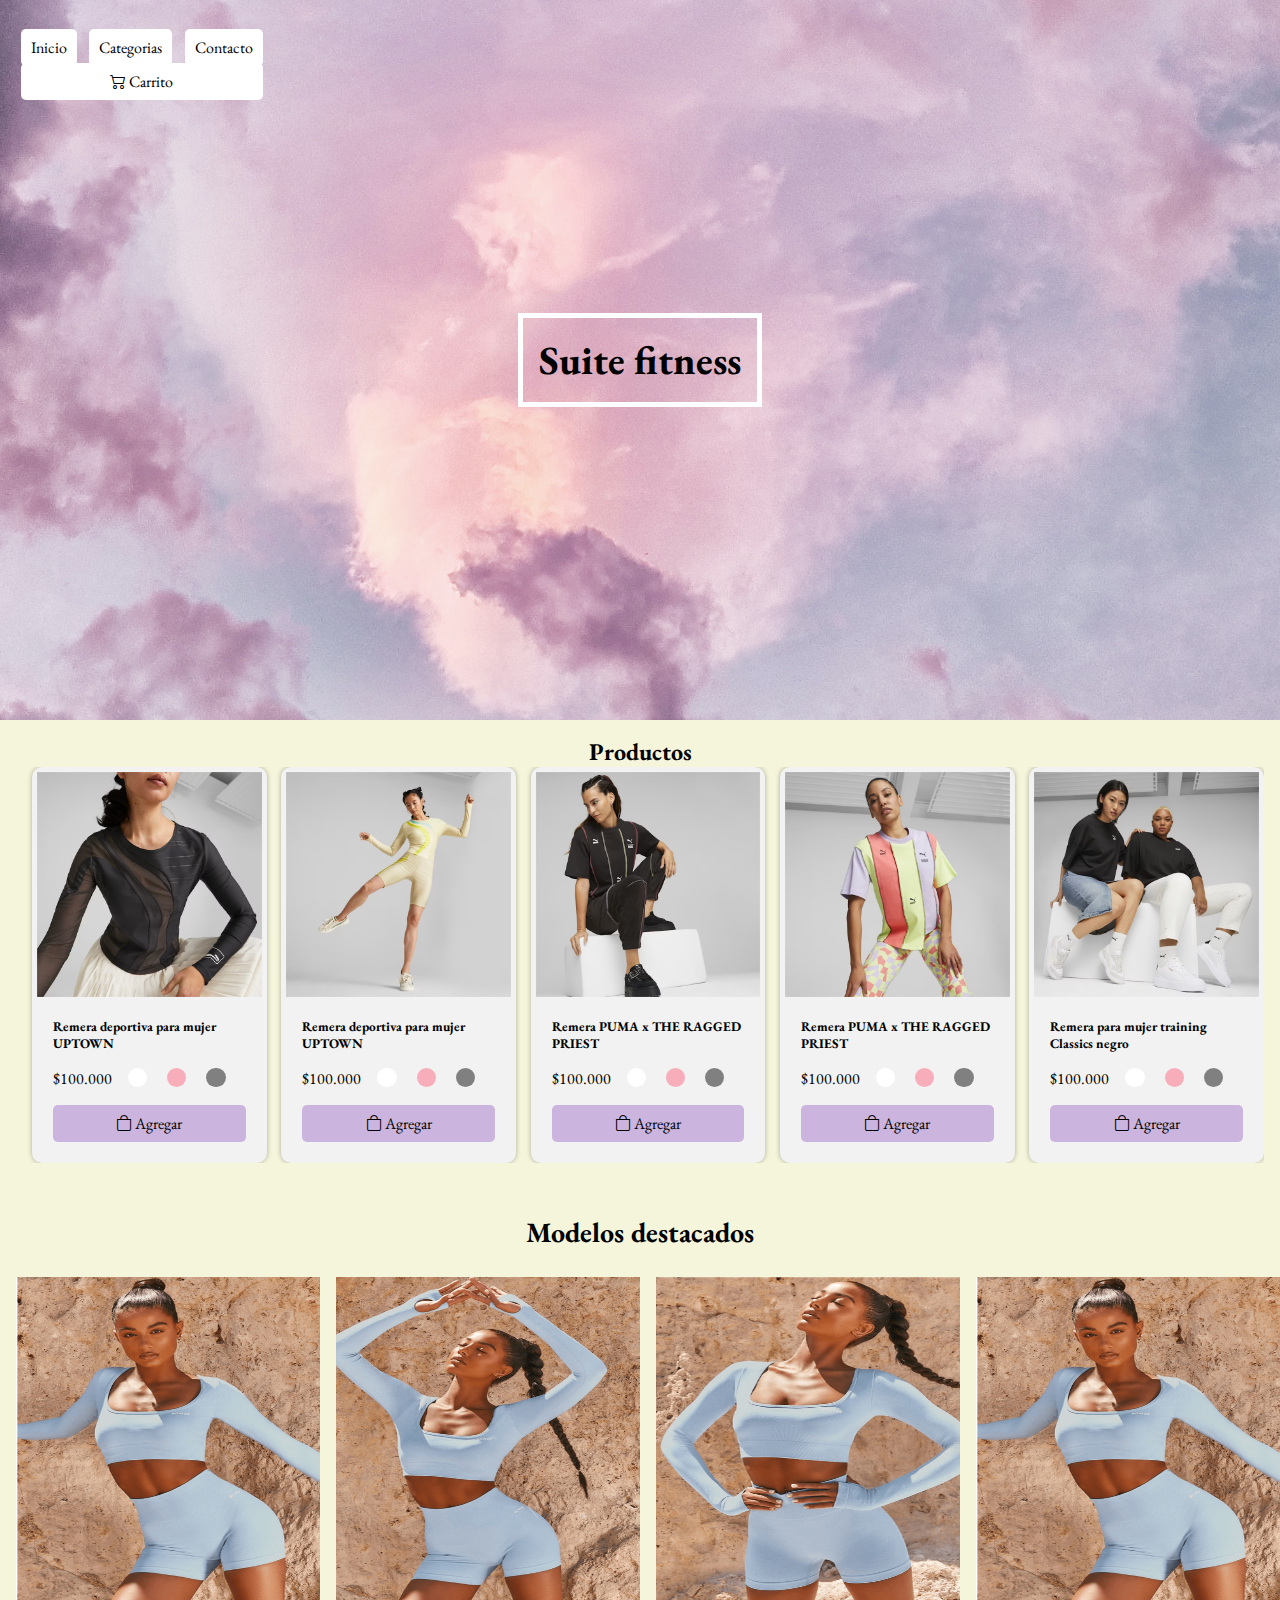
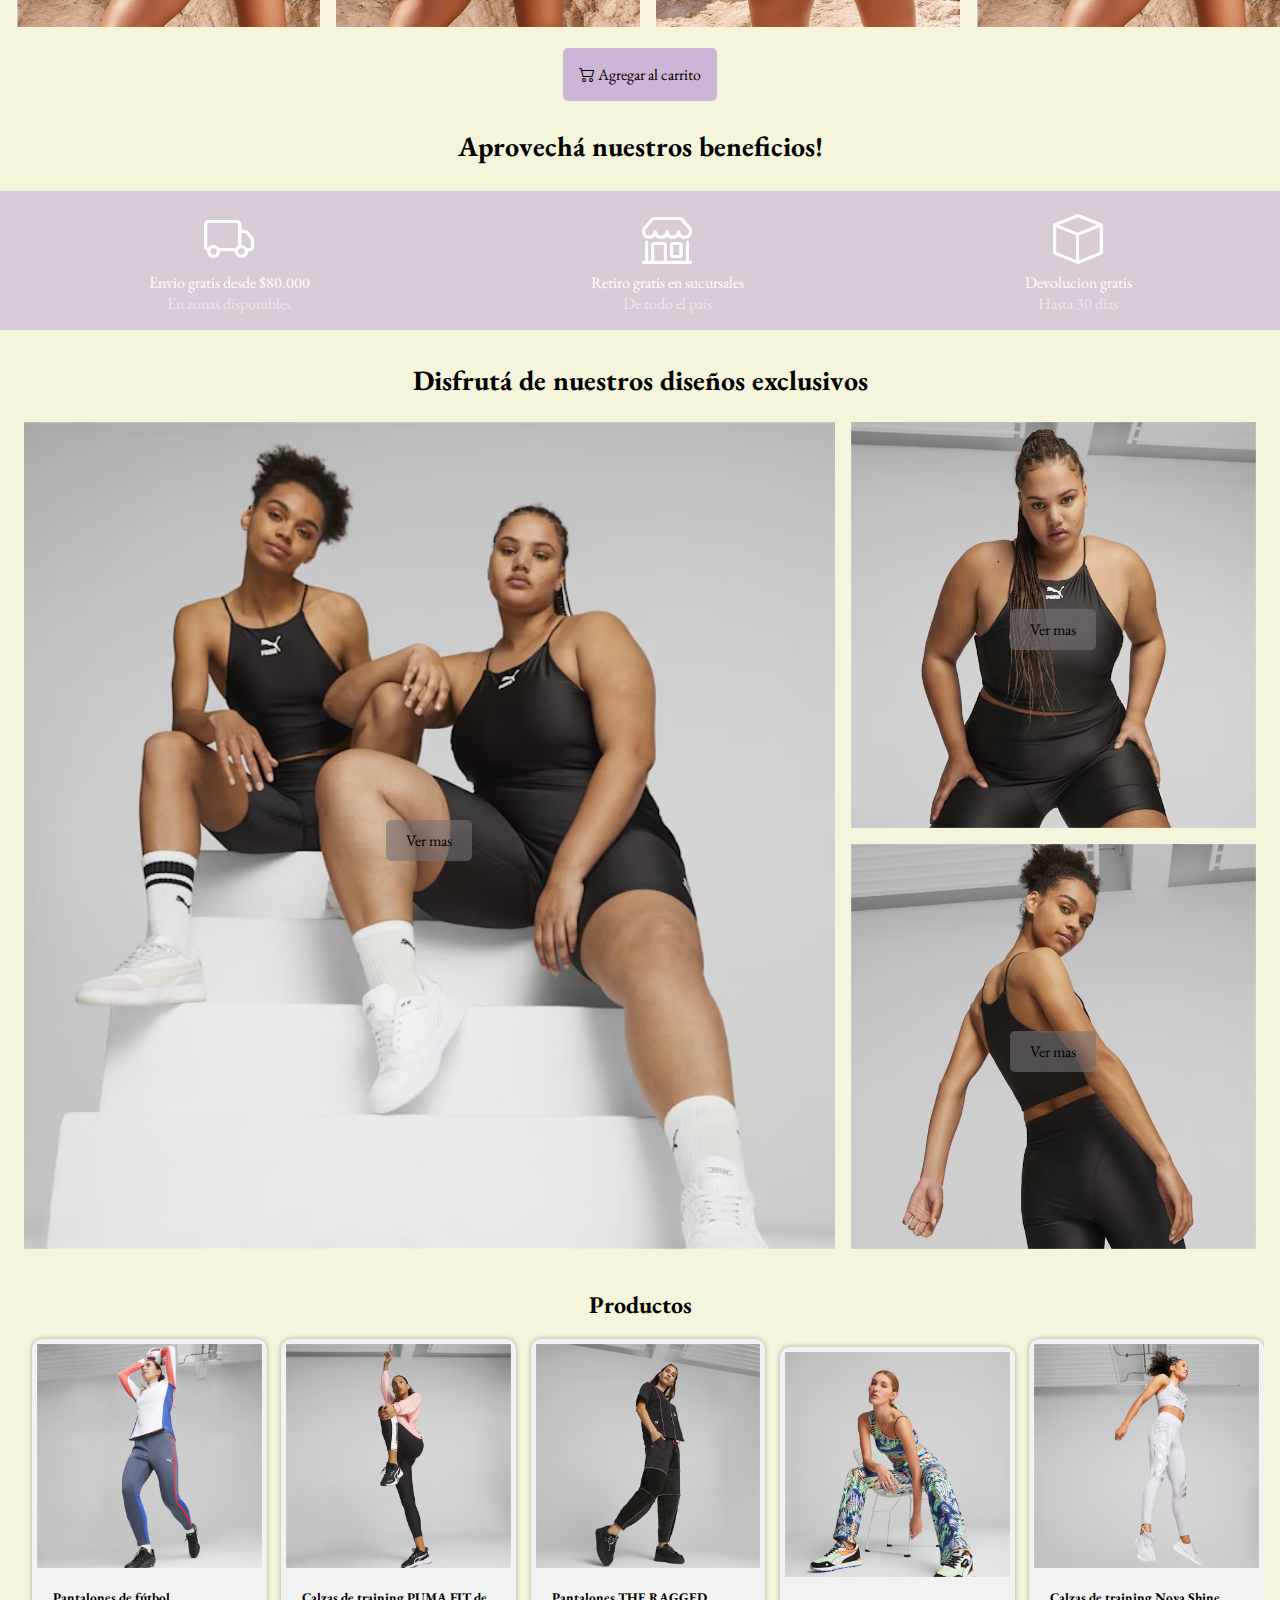
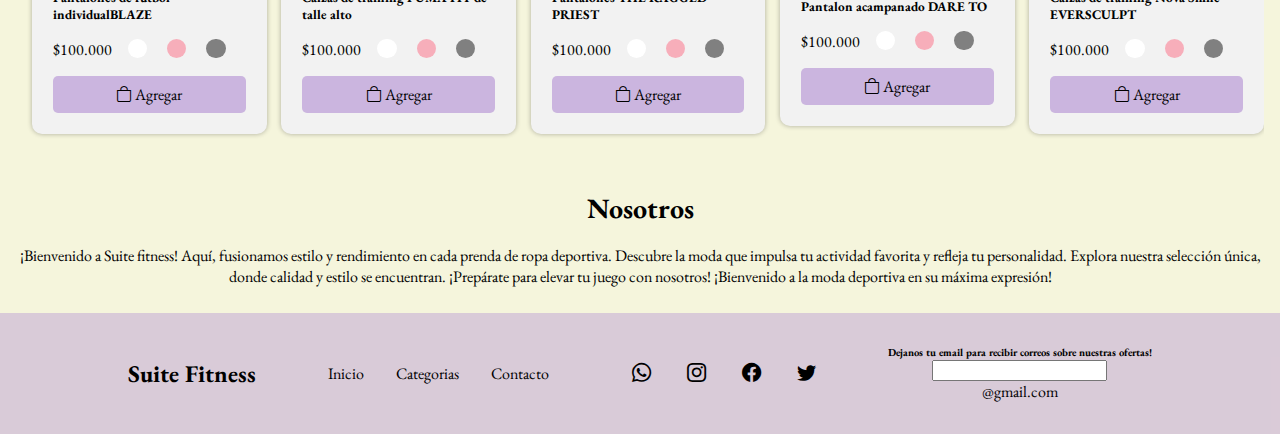
==== index.html @ e56fb80f "primer commit" ====
<!DOCTYPE html>
<html lang="en">
<head>
    <meta charset="UTF-8">
    <meta name="viewport" content="width=device-width, initial-scale=1.0">
    <link rel="stylesheet" href="https://cdn.jsdelivr.net/npm/bootstrap-icons@1.11.2/font/bootstrap-icons.min.css">
    <link rel="preconnect" href="https://fonts.googleapis.com">
    <link rel="preconnect" href="https://fonts.gstatic.com" crossorigin>
    <link href="https://fonts.googleapis.com/css2?family=DM+Serif+Display:ital@1&family=EB+Garamond&display=swap" rel="stylesheet">
    <link href="https://cdn.jsdelivr.net/npm/bootstrap@5.3.2/dist/css/bootstrap.min.css" rel="stylesheet" integrity="sha384-T3c6CoIi6uLrA9TneNEoa7RxnatzjcDSCmG1MXxSR1GAsXEV/Dwwykc2MPK8M2HN" crossorigin="anonymous">
    <meta name="view-transition" content="same-origin">
    <link rel="stylesheet" href="./styles/styles.css">
    <meta name="description" content="Explora nuestra amplia gama de productos en la tienda en línea. Descubre ofertas especiales y productos exclusivos. ¡Haz que tus compras sean fáciles y convenientes con nosotros!">
    <title>Inicio</title>
</head>
<body>
    <header class="navbar navbar-expand-lg bg-body-tertiary">
        <div class="container-fluid">
            <button class="navbar-toggler" type="button" data-bs-toggle="collapse" data-bs-target="#navbarNavAltMarkup" aria-controls="navbarNavAltMarkup" aria-expanded="false" aria-label="Toggle navigation">
            <span class="navbar-toggler-icon"></span>
            </button>
        <nav class="collapse navbar-collapse" id="navbarNavAltMarkup">
            <div class="navbar-nav">
                <a class="nav-link active button button-header" aria-current="page" href="./index.html">Inicio</a>
                <a class="nav-link button button-header" href="./pages/categorias.html">Categorias</a>
                <a class="nav-link button button-header" href="#footer">Contacto</a>
                <div class="nav-link button-carrito">
                    <i class="bi-cart2"></i>
                    <a href="./pages/carrito.html">Carrito</a>
                </div>
            </div>
        </nav>
        </div>
    </header>

    <main>
        <div class="portada">
            <H1>
                Suite fitness
            </H1>
        </div>

        <section class="product container">

            <h2 class="product__title">Productos</h2>
            
            <div class="product__carrusel">
                
                <article class="product__card">
                    <img src="./img/topnegro2.avif" alt="">
                    <div class="product__info">
                        <h5>Remera deportiva para mujer UPTOWN</h5>
                        <div class="product__precio-color">
                            <p>$100.000</p>
                            <div class="color-options-container">
                                <div class="color-option color1"></div>
                                <div class="color-option color2"></div>
                                <div class="color-option color3"></div>
                            </div>
                        </div>
                        <a class="button button__carrusel" href="./pages/carrito.html"><i class="bi bi-bag"></i>    Agregar</a>
                    </div>
                </article>

                <article class="product__card">
                    <img src="./img/modelo-topveige.avif" alt="">
                    <div class="product__info">
                        <h5>Remera deportiva para mujer UPTOWN</h5>
                        <div class="product__precio-color">
                            <p>$100.000</p>
                            <div class="color-options-container">
                                <div class="color-option color1"></div>
                                <div class="color-option color2"></div>
                                <div class="color-option color3"></div>
                            </div>
                        </div>
                        <a class="button button__carrusel" href="./pages/carrito.html"><i class="bi bi-bag"></i>    Agregar</a>
                    </div>
                </article>

                <article class="product__card">
                    <img src="./img/conjuntonegro2.avif" alt="">
                    <div class="product__info"> 
                        <h5>Remera PUMA x THE RAGGED PRIEST</h5>
                        <div class="product__precio-color">
                            <p>$100.000</p>
                            <div class="color-options-container">
                                <div class="color-option color1"></div>
                                <div class="color-option color2"></div>
                                <div class="color-option color3"></div>
                            </div>
                        </div>
                        <a class="button button__carrusel" href="./pages/carrito.html"><i class="bi bi-bag"></i>    Agregar</a>
                    </div>
                </article>

                <article class="product__card">
                    <img src="./img/remeramulticolor.avif" alt="">
                    <div class="product__info">
                        <h5>Remera PUMA x THE RAGGED PRIEST </h5>
                        <div class="product__precio-color">
                            <p>$100.000</p>
                            <div class="color-options-container">
                                <div class="color-option color1"></div>
                                <div class="color-option color2"></div>
                                <div class="color-option color3"></div>
                            </div>
                        </div>
                        <a class="button button__carrusel" href="./pages/carrito.html"><i class="bi bi-bag"></i>    Agregar</a>
                    </div>
                </article>

                <article class="product__card">
                    <img src="./img/remeramujer.avif" alt="">
                    <div class="product__info">
                        <h5>Remera para mujer training Classics negro</h5>
                        <div class="product__precio-color">
                            <p>$100.000</p>
                            <div class="color-options-container">
                                <div class="color-option color1"></div>
                                <div class="color-option color2"></div>
                                <div class="color-option color3"></div>
                            </div>
                        </div>
                        <a class="button button__carrusel" href="./pages/carrito.html"><i class="bi bi-bag"></i>    Agregar</a>
                    </div>
                </article>

                <article class="product__card">
                    <img src="./img/topcortogris.avif" alt="">
                    <div class="product__info">
                        <h5>Top corto gris con negro DARE TO </h5>
                        <div class="product__precio-color">
                            <p>$100.000</p>
                            <div class="color-options-container">
                                <div class="color-option color1"></div>
                                <div class="color-option color2"></div>
                                <div class="color-option color3"></div>
                            </div>
                        </div>
                        <a class="button button__carrusel" href="./pages/carrito.html"><i class="bi bi-bag"></i>    Agregar</a>
                    </div>
                </article>

                <article class="product__card">
                    <img src="./img/remeracortatirantes.avif" alt="">
                    <div class="product__info">
                        <h5>Remera corta de tirantes RUN ULTRAFORM </h5>
                        <div class="product__precio-color">
                            <p>$100.000</p>
                            <div class="color-options-container">
                                <div class="color-option color1"></div>
                                <div class="color-option color2"></div>
                                <div class="color-option color3"></div>
                            </div>
                        </div>
                        <a class="button button__carrusel" href="./pages/carrito.html"><i class="bi bi-bag"></i>    Agregar</a>
                    </div>
                </article>

                <article class="product__card">
                    <img src="./img/remerablanca.avif" alt="">
                    <div class="product__info">
                        <h5>Remera gráfica blanca PUMA x LIBERTY </h5>
                        <div class="product__precio-color">
                            <p>$100.000</p>
                            <div class="color-options-container">
                                <div class="color-option color1"></div>
                                <div class="color-option color2"></div>
                                <div class="color-option color3"></div>
                            </div>
                        </div>
                        <a class="button button__carrusel" href="./pages/carrito.html"><i class="bi bi-bag"></i>    Agregar</a>
                    </div>
                </article>

                <article class="product__card">
                    <img src="./img/topcortonegro.avif" alt="">
                    <div class="product__info">
                        <h5>Top de training corto Studio Ultrabare</h5>
                        <div class="product__precio-color">
                            <p>$100.000</p>
                            <div class="color-options-container">
                                <div class="color-option color1"></div>
                                <div class="color-option color2"></div>
                                <div class="color-option color3"></div>
                            </div>
                        </div>
                        <a class="button button__carrusel" href="./pages/carrito.html"><i class="bi bi-bag"></i>    Agregar</a>
                    </div>
                </article>

                <article class="product__card">
                    <img src="./img/remerarosa.avif" alt="">
                    <div class="product__info">
                        <h5>Remera gráfica rosa PUMA x LIBERTY</h5>
                        <div class="product__precio-color">
                            <p>$100.000</p>
                            <div class="color-options-container">
                                <div class="color-option color1"></div>
                                <div class="color-option color2"></div>
                                <div class="color-option color3"></div>
                            </div>
                        </div>
                        <a class="button button__carrusel" href="./pages/carrito.html"><i class="bi bi-bag"></i>    Agregar</a>
                    </div>
                </article>
            </div> 
        </section>

        <section class="galeria container">
            <h2 class="title">Modelos destacados</h2>
            <div class="galeria__img">
                <div class="galeria-seccion1">
                    <div>
                        <img src="./img/conjuntoazul1.png" alt="">
                    </div>
                    <div>
                        <img src="./img/conjuntoazul2.png" alt="">
                    </div>
                </div>
                
                <div class="galeria-seccion2">
                    <div>
                        <img src="./img/conjuntoazul3.png" alt="">
                    </div>
                    <div>
                        <img src="./img/conjuntoazul1.png" alt="">
                    </div>
                </div>
            </div>

            <div class="galeria__button button">
                <i class="bi-cart2"></i>
                <a href="./pages/carrito.html">Agregar al carrito</a>
            </div>
        </section>

        <h2 class="title title-beneficios">Aprovechá nuestros beneficios!</h2>
        <section class="beneficio">
            <div class="beneficio__envio">
                <i class="bi bi-truck"></i>
                <div class="envio-info">  Envio gratis desde $80.000<p class="beneficio-info2">En zonas disponibles</p></div>
            </div>
            <div class="beneficio__retiro">
                <i class="bi bi-shop"></i>               
                <div class="retiro-info">  Retiro gratis en sucursales <p class="beneficio-info2">De todo el pais</p></div>
            </div>
            <div class="beneficio__devolucion">
                <i class="bi bi-box"></i>
                <div class="devolucion-info">  Devolucion gratis<p class="beneficio-info2">Hasta 30 dias</p></div>
            </div>

        </section>

        <h2 class="title title-galeria">Disfrutá  de nuestros diseños exclusivos</h2>
        <div class="galeria-2 container">
            <section class="galeria-2__photo-destacada photo">
                <img src="./img/topdoble.avif" alt="">
                <a href="./pages/categorias.html" class="button button-destacado">Ver mas</a>  
            </section>
            <section class="galeria-2__photo2 photo">
                <img src="./img/topdoble2.avif" alt="">
                <a href="./pages/categorias.html" class="button button-destacado">Ver mas</a>
            </section>
            <section class="galeria-2__photo3 photo">
                <img src="./img/topdoble3.avif" alt="">
                <a href="./pages/categorias.html" class="button button-destacado">Ver mas</a>
            </section>
        </div>

        <section class="product container">

            <h2 class="product__title">Productos</h2>
            
            <div class="product__carrusel">
                
                <article class="product__card">
                    <img src="./img/pantalon-futbol.avif" alt="">
                    <div class="product__info">
                        <h5>Pantalones de fútbol individualBLAZE</h5>
                        <div class="product__precio-color">
                            <p>$100.000</p>
                            <div class="color-options-container">
                                <div class="color-option color1"></div>
                                <div class="color-option color2"></div>
                                <div class="color-option color3"></div>
                            </div>
                        </div>
                        <a class="button button__carrusel" href="./pages/carrito.html"><i class="bi bi-bag"></i>    Agregar</a>
                    </div>
                </article>

                <article class="product__card">
                    <img src="./img/calza-rosa-negro.avif" alt="">
                    <div class="product__info">
                        <h5>Calzas de training PUMA FIT de talle alto</h5>
                        <div class="product__precio-color">
                            <p>$100.000</p>
                            <div class="color-options-container">
                                <div class="color-option color1"></div>
                                <div class="color-option color2"></div>
                                <div class="color-option color3"></div>
                            </div>
                        </div>
                        <a class="button button__carrusel" href="./pages/carrito.html"><i class="bi bi-bag"></i>    Agregar</a>
                    </div>
                </article>

                <article class="product__card">
                    <img src="./img/pantalon-ancho-negro.avif" alt="">
                    <div class="product__info"> 
                        <h5>Pantalones THE RAGGED PRIEST</h5>
                        <div class="product__precio-color">
                            <p>$100.000</p>
                            <div class="color-options-container">
                                <div class="color-option color1"></div>
                                <div class="color-option color2"></div>
                                <div class="color-option color3"></div>
                            </div>
                        </div>
                        <a class="button button__carrusel" href="./pages/carrito.html"><i class="bi bi-bag"></i>    Agregar</a>
                    </div>
                </article>

                <article class="product__card">
                    <img src="./img/pantalon-estampado.avif" alt="">
                    <div class="product__info">
                        <h5>Pantalon acampanado DARE TO</h5>
                        <div class="product__precio-color">
                            <p>$100.000</p>
                            <div class="color-options-container">
                                <div class="color-option color1"></div>
                                <div class="color-option color2"></div>
                                <div class="color-option color3"></div>
                            </div>
                        </div>
                        <a class="button button__carrusel" href="./pages/carrito.html"><i class="bi bi-bag"></i>    Agregar</a>
                    </div>
                </article>

                <article class="product__card">
                    <img src="./img/calza-blanca.avif" alt="">
                    <div class="product__info">
                        <h5>Calzas de training Nova Shine EVERSCULPT</h5>
                        <div class="product__precio-color">
                            <p>$100.000</p>
                            <div class="color-options-container">
                                <div class="color-option color1"></div>
                                <div class="color-option color2"></div>
                                <div class="color-option color3"></div>
                            </div>
                        </div>
                        <a class="button button__carrusel" href="./pages/carrito.html"><i class="bi bi-bag"></i>    Agregar</a>
                    </div>
                </article>

                <article class="product__card">
                    <img src="./img/pantalon-veige.avif" alt="">
                    <div class="product__info">
                        <h5>Pantalon de algodon DARE TO</h5>
                        <div class="product__precio-color">
                            <p>$100.000</p>
                            <div class="color-options-container">
                                <div class="color-option color1"></div>
                                <div class="color-option color2"></div>
                                <div class="color-option color3"></div>
                            </div>
                        </div>
                        <a class="button button__carrusel" href="./pages/carrito.html"><i class="bi bi-bag"></i>    Agregar</a>
                    </div>
                </article>

                <article class="product__card">
                    <img src="./img/pantalon-ancho-negro.avif" alt="">
                    <div class="product__info">
                        <h5>Pantalon de algodon DARE TO </h5>
                        <div class="product__precio-color">
                            <p>$100.000</p>
                            <div class="color-options-container">
                                <div class="color-option color1"></div>
                                <div class="color-option color2"></div>
                                <div class="color-option color3"></div>
                            </div>
                        </div>
                        <a class="button button__carrusel" href="./pages/carrito.html"><i class="bi bi-bag"></i>    Agregar</a>
                    </div>
                </article>

                <article class="product__card">
                    <img src="./img/pantalon-arcoiris.avif" alt="">
                    <div class="product__info">
                        <h5>Pantalones de training PUMA x lemlem</h5>
                        <div class="product__precio-color">
                            <p>$100.000</p>
                            <div class="color-options-container">
                                <div class="color-option color1"></div>
                                <div class="color-option color2"></div>
                                <div class="color-option color3"></div>
                            </div>
                        </div>
                        <a class="button button__carrusel" href="./pages/carrito.html"><i class="bi bi-bag"></i>    Agregar</a>
                    </div>
                </article>

                <article class="product__card">
                    <img src="./img/pantalon-grafico.avif" alt="">
                    <div class="product__info">
                        <h5>Pantalones gráficos PERKS AND MINI</h5>
                        <div class="product__precio-color">
                            <p>$100.000</p>
                            <div class="color-options-container">
                                <div class="color-option color1"></div>
                                <div class="color-option color2"></div>
                                <div class="color-option color3"></div>
                            </div>
                        </div>
                        <a class="button button__carrusel" href="./pages/carrito.html"><i class="bi bi-bag"></i>    Agregar</a>
                    </div>
                </article>

                <article class="product__card">
                    <img src="./img/pantalon-rosa-corto.avif" alt="">
                    <div class="product__info">
                        <h5>Pantalones tobilleros DOWNTOWN</h5>
                        <div class="product__precio-color">
                            <p>$100.000</p>
                            <div class="color-options-container">
                                <div class="color-option color1"></div>
                                <div class="color-option color2"></div>
                                <div class="color-option color3"></div>
                            </div>
                        </div>
                        <a class="button button__carrusel" href="./pages/carrito.html"><i class="bi bi-bag"></i>    Agregar</a>
                        <button onclick="sendMessage()">Enviar Mensaje</button>
                    </div>
                </article>
            </div> 
        </section>


        <div class="nosotros container">
            <h2 class="title">Nosotros</h2>
            <p>¡Bienvenido a Suite fitness! Aquí, fusionamos estilo y rendimiento en cada prenda de ropa deportiva. Descubre la moda que impulsa tu actividad favorita y refleja tu personalidad. Explora nuestra selección única, donde calidad y estilo se encuentran. ¡Prepárate para elevar tu juego con nosotros! ¡Bienvenido a la moda deportiva en su máxima expresión!</p>
        </div>
        
    </main>

    <footer class="footer" id="footer">
        <div>
            <h2 class="footer_title">Suite Fitness</h2>
        </div>
        <div class="footer__menu">
            <nav class="footer__menu">
                <ul>
                    <li class="footer__button button"><a href="./index.html">Inicio</a></li>
                    <li class="footer__button button"><a href="./pages/categorias.html">Categorias</a></li>
                    <li class="footer__button button"><a href="#footer">Contacto</a></li>
                </ul>
            </nav>
        </div>
        <div class="footer__contacto">
            <div class="footer__icons">
                <i class="bi bi-whatsapp"></i>
                <i class="bi bi-instagram"></i>
                <i class="bi bi-facebook"></i>
                <i class="bi bi-twitter"></i>
            </div>
            <!-- <p class="copyright">© 2023 studios. All rights reserved.</p> -->
        </div>
        <div class="footer__email">
            <h6>Dejanos tu email para recibir correos sobre nuestras ofertas!</h6>
            <div class="input-group mb-3">
                <input type="text" class="form-control" placeholder="" aria-label="Recipient's username" aria-describedby="basic-addon2">
                <div class="input-group-append">
                    <span class="input-group-text" id="basic-addon2">@gmail.com</span>
                </div>
            </div>
        </div>
    </footer>
    <script src="https://cdn.jsdelivr.net/npm/bootstrap@5.3.2/dist/js/bootstrap.bundle.min.js" integrity="sha384-C6RzsynM9kWDrMNeT87bh95OGNyZPhcTNXj1NW7RuBCsyN/o0jlpcV8Qyq46cDfL" crossorigin="anonymous"></script>
    <script src="script.js"></script>
</body>
</html>
---- styles/styles.css ----
@charset "UTF-8";
* {
  margin: 0px;
  padding: 0px;
  box-sizing: border-box;
  font-family: "DM Serif Display", serif;
  font-family: "EB Garamond", serif;
}

body {
  background-color: beige;
}

img {
  max-width: 100%;
}

nav ul li {
  list-style: none;
}

a {
  color: black;
  text-decoration: none;
}

/* ---container--- */
.container {
  max-width: 1300px;
  margin: 0 auto;
}

.title {
  text-align: center;
  padding: 0.7rem;
  font-size: 1.75rem;
}

/* ----HEADER INDEX---- */
.navbar {
  z-index: 2;
  position: absolute;
  padding: 0px;
  background-color: transparent !important;
  border: none;
}
.navbar .nav-link {
  margin: 0.3rem;
  color: black;
}
.navbar .container-fluid {
  background-color: rgba(171, 131, 208, 0);
  gap: 1rem;
  padding: 1rem;
}
.navbar .container-fluid .navbar-toggler {
  background-color: transparent !important;
  border: none;
}
.navbar .navbar-nav .nav-link {
  border: none;
}

/* --- header carrito --- */
.navbar-carrito {
  position: relative;
  z-index: 2;
}
.navbar-carrito .container-fluid {
  background-color: transparent !important;
}
@media screen and (min-width: 760px) {
  .navbar-carrito .container-fluid {
    background-color: transparent !important;
    padding: 1.5rem;
  }
}

/* Botones de las tarjetas y generales del sitio */
.button {
  background-color: rgba(171, 131, 208, 0.546);
  padding: 8px 10px;
  border-radius: 5px;
  text-decoration: none;
  text-align: center;
  cursor: pointer;
  /* botones de galeria-2 */
}
.button:hover {
  background-color: white;
  padding: 10px 12px;
}
.button-header {
  background-color: white;
}
.button-header:hover {
  background-color: rgba(171, 131, 208, 0.546);
  padding: 8px 10px;
}
.button__carrusel:hover {
  padding: 8px 10px;
}
.button-carrito {
  background-color: white;
  padding: 8px 10px;
  border-color: rgba(210, 180, 237, 0.769);
  border-radius: 5px;
  font-size: 1rem;
  text-align: center;
}
.button-carrito:hover {
  background-color: rgba(171, 131, 208, 0.546);
}
.button-destacado {
  padding: 10px 20px;
  margin-top: 10px;
  background-color: rgba(117, 114, 117, 0.6);
  z-index: 2;
  position: absolute;
}
.button-destacado:hover {
  background-color: rgba(210, 180, 237, 0.769);
  padding: 15px 25px;
}
.button-comprar {
  padding: 15px 15px;
}

.galeria__button {
  padding: 1rem;
}
.galeria__button:hover {
  background-color: #B3D1E5;
  padding: 20px 25px;
}

.btn-next {
  display: flex;
  flex-direction: row;
  justify-content: start;
  align-items: center;
  padding: 1rem;
  padding-left: 2rem;
}
.btn-next__sig {
  margin-right: 1rem;
}
.btn-next__cancelar {
  padding: 5px 5px;
}

/* --Productos index-- */
.product {
  justify-content: center;
  align-items: center;
  gap: 5rem;
  padding: 1rem;
}
.product__card-flex {
  display: flex;
  flex-direction: column;
  justify-content: center;
}
.product__info {
  padding: 1rem;
  display: flex;
  flex-direction: column;
  gap: 1rem;
}
.product__precio-color {
  display: flex;
  flex-direction: row;
  gap: 1rem;
}
.product__title {
  text-align: center;
}
.product__carrusel {
  display: flex;
  flex-direction: row;
  overflow: auto;
  align-items: center;
  gap: 0.3rem;
  overflow: auto;
  padding-right: 1rem;
  padding-left: 1rem;
}
.product__carrusel .product__card {
  flex-basis: 200px;
  /*valor base */
  flex-shrink: 0;
  /*para que no se achique*/
  margin-right: 10px;
  background-color: #f2f2f2;
  border-radius: 10px;
  padding: 5px;
  box-shadow: 0 0 5px rgba(0, 0, 0, 0.3);
}
.product__carrusel .product__card:hover {
  border-color: rgba(171, 131, 208, 0.363);
  background-color: rgba(171, 131, 208, 0.363);
}
@media screen and (min-width: 760px) {
  .product__card {
    flex-basis: 250px;
    /*valor base */
    flex-shrink: 0;
  }
}

/* Estilos para los botones de navegación */
.navigation-buttons {
  display: flex;
  justify-content: center;
  margin-bottom: 1rem;
}

.nav-button {
  padding: 0.5rem 1rem;
  margin: 0 0.5rem;
  background-color: #007bff;
  color: #fff;
  border: none;
  border-radius: 5px;
  cursor: pointer;
  transition: background-color 0.3s ease;
}
.nav-button:hover {
  background-color: #0056b3;
}

/* ---galeria1 con flex--- */
.galeria {
  display: flex;
  justify-content: center;
  align-items: center;
  flex-direction: column;
}
.galeria h2 {
  margin-top: 1.5rem;
}
.galeria-seccion1 {
  display: flex;
  flex-direction: row;
  padding: 1rem;
  gap: 1rem;
}
.galeria-seccion2 {
  display: flex;
  flex-direction: row;
  padding: 1rem;
  gap: 1rem;
}
@media screen and (min-width: 760px) {
  .galeria-seccion2 {
    padding: 0;
  }
}
.galeria__img {
  display: flex;
  flex-direction: column;
}
.galeria__img img {
  width: 300px;
  height: 350px;
}
@media screen and (min-width: 760px) {
  .galeria__img img {
    width: 350px;
  }
}
@media screen and (min-width: 760px) {
  .galeria__img {
    display: flex;
    flex-direction: row;
    justify-content: center;
    align-items: center;
  }
}

/* ----- Galeria2 ----- */
.galeria-2 {
  display: flex;
  flex-direction: column;
  justify-content: center;
  align-items: center;
  padding: 1.5rem;
  gap: 1rem;
  z-index: 1;
}
.galeria-2 img {
  width: 100%;
  max-width: 100%;
}
.galeria-2 .photo {
  background-position: center;
  background-size: cover;
}
@media screen and (min-width: 760px) {
  .galeria-2 .photo img {
    width: 100%;
    height: 100%;
    object-fit: cover;
  }
}
.galeria-2__photo-destacada {
  display: flex;
  flex-direction: column;
  justify-content: center;
  align-items: center;
  z-index: 1;
}
.galeria-2__photo2 {
  display: flex;
  flex-direction: column;
  justify-content: center;
  align-items: center;
  z-index: 1;
}
.galeria-2__photo3 {
  display: flex;
  flex-direction: column;
  justify-content: center;
  align-items: center;
  z-index: 1;
}
@media screen and (min-width: 760px) {
  .galeria-2 {
    display: grid;
    grid-template-columns: 2fr 1fr;
    grid-template-rows: auto auto;
    grid-gap: 1rem;
    grid-template-areas: "img1 img2" "img1 img3";
  }
  .galeria-2__photo-destacada {
    grid-area: img1;
    display: flex;
    justify-content: center;
    align-items: center;
    width: 100%;
    height: 100%;
  }
  .galeria-2__photo2 {
    grid-area: img2;
    display: flex;
    justify-content: center;
    align-items: center;
  }
  .galeria-2__photo3 {
    grid-area: img3;
    display: flex;
    justify-content: center;
    align-items: center;
  }
}

.title-galeria {
  padding: 0px;
  padding-top: 2rem;
}

.menu {
  background-color: rgba(171, 131, 208, 0.153);
  padding: 3rem;
  gap: 2rem;
}
.menu__carrito {
  display: flex;
  flex-direction: column;
  justify-content: space-around;
}
@media screen and (min-width: 760px) {
  .menu__carrito {
    flex-direction: row;
  }
}
.menu__barra {
  font-size: 1.5rem;
  font-family: "DM Serif Display", serif;
}
.menu__destacado {
  text-decoration: underline;
  color: rgb(167, 163, 163);
}
.menu .title .cart {
  text-align: start;
}

.beneficio {
  background-color: rgba(171, 131, 208, 0.363);
  display: flex;
  flex-direction: column;
  justify-content: space-around;
  align-items: center;
  color: white;
  padding: 1rem;
  gap: 1rem;
  margin-top: 1rem;
}
@media screen and (min-width: 760px) {
  .beneficio {
    flex-direction: row;
  }
}
.beneficio__envio {
  display: flex;
  flex-direction: column;
}
.beneficio__envio .bi-truck {
  text-align: center;
  font-size: 50px;
}
.beneficio__retiro {
  display: flex;
  flex-direction: column;
}
.beneficio__retiro .bi-shop {
  text-align: center;
  font-size: 50px;
}
.beneficio__devolucion {
  display: flex;
  flex-direction: column;
}
.beneficio__devolucion .bi-box {
  text-align: center;
  font-size: 50px;
}
.beneficio-info2 {
  text-align: center;
  color: rgba(255, 255, 255, 0.596);
}

.title-beneficios {
  margin-top: 1rem;
  margin-bottom: 0;
}

/* Estilo para el contenedor de los círculos */
.color-options-container {
  display: flex; /* Utilizar Flexbox */
}

.color-option {
  width: 1.2rem;
  height: 1.2rem;
  border-radius: 50%;
  margin-right: 20px;
  cursor: pointer;
  border: 2px solid transparent;
}

.color-option.color1 {
  background-color: white;
}
.color-option.color1:hover {
  border: solid 2px black;
}

.color-option.color2 {
  background-color: rgb(247, 174, 186);
}
.color-option.color2:hover {
  border: solid 2px black;
}

.color-option.color3 {
  background-color: gray;
}
.color-option.color3:hover {
  border: solid 2px black;
}

.portada {
  background-image: url(../img/portada2.jpg);
  height: 80vh;
  background-position: center;
  background-attachment: fixed;
  background-size: cover;
  display: flex;
  justify-content: center;
  align-items: center;
  /* posicionar por denajo del header */
  z-index: 1;
}
.portada h1 {
  font-size: 2.5rem;
  color: black;
  text-align: center;
  border: 5px solid white;
  padding: 1rem;
}

.nosotros {
  display: flex;
  flex-direction: column;
  justify-content: center;
  gap: 0.5rem;
  align-items: center;
  padding: 1rem;
}
.nosotros p {
  text-align: center;
}
@media screen and (min-width: 760px) {
  .nosotros {
    padding: 10px;
    margin-bottom: 1rem;
  }
  .nosotros p {
    text-align: center;
  }
}

/* --- Carrito --- */
.galeria-carrito {
  /* Resumen Compra */
}
@media screen and (min-width: 760px) {
  .galeria-carrito {
    max-width: 900px;
  }
}
.galeria-carrito .img-container {
  overflow: visible;
}
.galeria-carrito__img img {
  width: 100%;
  max-width: 300px;
  height: auto;
}
@media screen and (min-width: 760px) {
  .galeria-carrito__img img {
    width: 450px;
  }
}
.galeria-carrito__product {
  border: 3px solid white;
  padding: 1rem;
}
@media screen and (min-width: 760px) {
  .galeria-carrito__product {
    display: flex;
    flex-direction: row;
    gap: 2rem;
  }
}
.galeria-carrito__info {
  display: flex;
  flex-direction: column;
  padding: 0.5rem;
  text-align: center;
  gap: 1rem;
  justify-content: center;
  align-items: center;
}
.galeria-carrito__nom-precio-cant {
  display: flex;
  flex-direction: column;
  padding: 0.5rem;
  align-items: center;
}
@media screen and (min-width: 760px) {
  .galeria-carrito__nom-precio-cant {
    display: flex;
    flex-direction: column;
  }
}
.galeria-carrito__precio-cant {
  display: flex;
  flex-direction: row;
  justify-content: center;
  gap: 5rem;
}
.galeria-carrito__title {
  margin-top: 1rem;
}
.galeria-carrito__input {
  border: none;
}
@media screen and (min-width: 760px) {
  .galeria-carrito__img {
    display: flex;
    flex-direction: column;
  }
  .galeria-carrito__resumen-compra {
    max-width: 900px;
  }
}

.resumen-compra {
  display: flex;
  flex-direction: column;
  justify-content: start;
  padding: 1rem;
}
.resumen-compra__cup, .resumen-compra__total, .resumen-compra__env, .resumen-compra__serv, .resumen-compra__sub {
  display: flex;
  flex-direction: row;
  justify-content: space-around;
  align-items: center;
}

.title-cart {
  text-align: start;
  margin: 1.5rem;
}

.carousel-inner {
  width: 100%;
  height: 85vh;
  margin: auto;
  display: flex;
  align-items: center;
  padding: 1rem;
}
.carousel-item {
  width: 100%;
  height: 100%;
}
.carousel-item img {
  width: 100%;
  height: 100%;
  object-fit: contain;
}
.carousel-control-prev-icon, .carousel-control-next-icon {
  background-color: rgba(171, 131, 208, 0.546);
  padding: 1rem;
}

.beneficio-categoria {
  margin-top: 2rem;
}

.portada-categorias {
  background-color: rgba(171, 131, 208, 0.363);
  height: 10vh;
}
@media screen and (min-width: 760px) {
  .portada-categorias {
    height: 15vh;
  }
}

.pago__tarjeta-opcion {
  padding: 1rem;
  margin: 1rem;
  border: solid 5px white;
  max-width: 120vh;
  display: flex;
  flex-direction: column;
}
.pago__tarjeta-opcion input {
  border: solid 2px rgba(171, 131, 208, 0.363);
}
.pago__tarjeta-opcion .tarjeta-input {
  display: flex;
  flex-direction: column;
  gap: 1rem;
}
.pago__tarjeta-opcion .tarjeta-input .cod-venc {
  display: flex;
  flex-direction: row;
  justify-content: space-between;
  gap: 0.3rem;
}
.pago__tarjeta-opcion .tarjeta-input input {
  padding: 0.5rem;
  width: 100%;
}
.pago__tarjeta-opcion .tarjeta-input-destacado {
  width: 100%;
  margin-top: 1rem;
  gap: 1rem;
  padding: 0.8rem;
}

.tarjeta-check {
  font-size: 1.5rem;
}

.detallecompra {
  display: flex;
  flex-direction: column;
  gap: 0.7rem;
  padding: 2rem;
  padding-top: 0px;
  padding: 1rem;
  margin: 1rem;
  border: solid 5px white;
  max-width: 120vh;
}
.detallecompra input {
  border: solid 2px rgba(171, 131, 208, 0.363);
}
.detallecompra__nom-ape {
  display: flex;
  flex-direction: row;
  justify-content: space-between;
  gap: 1rem;
}
.detallecompra__nom-ape input {
  width: 100%;
}
.detallecompra__dire {
  display: flex;
  flex-direction: column;
  width: 100%;
  gap: 0.2rem;
}
.detallecompra__dire input {
  width: 100%;
}
.detallecompra__envio {
  display: flex;
  flex-direction: row;
  gap: 1rem;
}
.detallecompra__envio .form-check:hover {
  background-color: white;
}
.detallecompra__phone input {
  width: 100%;
}
@media screen and (min-width: 760px) {
  .detallecompra {
    max-width: 900px;
  }
  .detallecompra__dire {
    flex-direction: row;
    justify-content: space-between;
    width: 100%;
  }
}

/* ---Footer--- */
.footer {
  background-color: rgba(171, 131, 208, 0.363);
  display: flex;
  flex-direction: column;
  justify-content: space-between;
  align-items: center;
  gap: 2rem;
  color: black;
  padding: 2rem;
  text-align: center;
}
.footer__title {
  text-align: center;
}
.footer__menu {
  gap: 1rem;
  align-items: center;
}
.footer__menu ul {
  list-style-type: none;
  display: flex;
  flex-direction: column;
  gap: 0.75rem;
}
.footer__menu ul li a {
  color: black;
  font-size: 1rem;
}
@media screen and (min-width: 760px) {
  .footer__menu ul {
    flex-direction: row;
  }
}
.footer__contacto {
  display: flex;
  flex-direction: column;
  gap: 1rem;
  align-items: center;
}
@media screen and (min-width: 760px) {
  .footer__contacto {
    align-items: end;
  }
}
.footer__icons {
  display: flex;
  gap: 1rem;
  font-size: 1.2rem;
}
.footer__icons .bi {
  padding: 10px;
}
.footer__icons .bi:hover {
  background-color: white;
  border-radius: 20px;
  padding: 10px;
}
.footer__button {
  background-color: rgba(171, 131, 208, 0);
}
.footer .copyright {
  color: gray;
  font-size: 0.75rem;
}
@media screen and (min-width: 760px) {
  .footer {
    flex-direction: row;
    justify-content: space-between;
    padding: 2rem 8rem;
  }
}

/*# sourceMappingURL=styles.css.map */
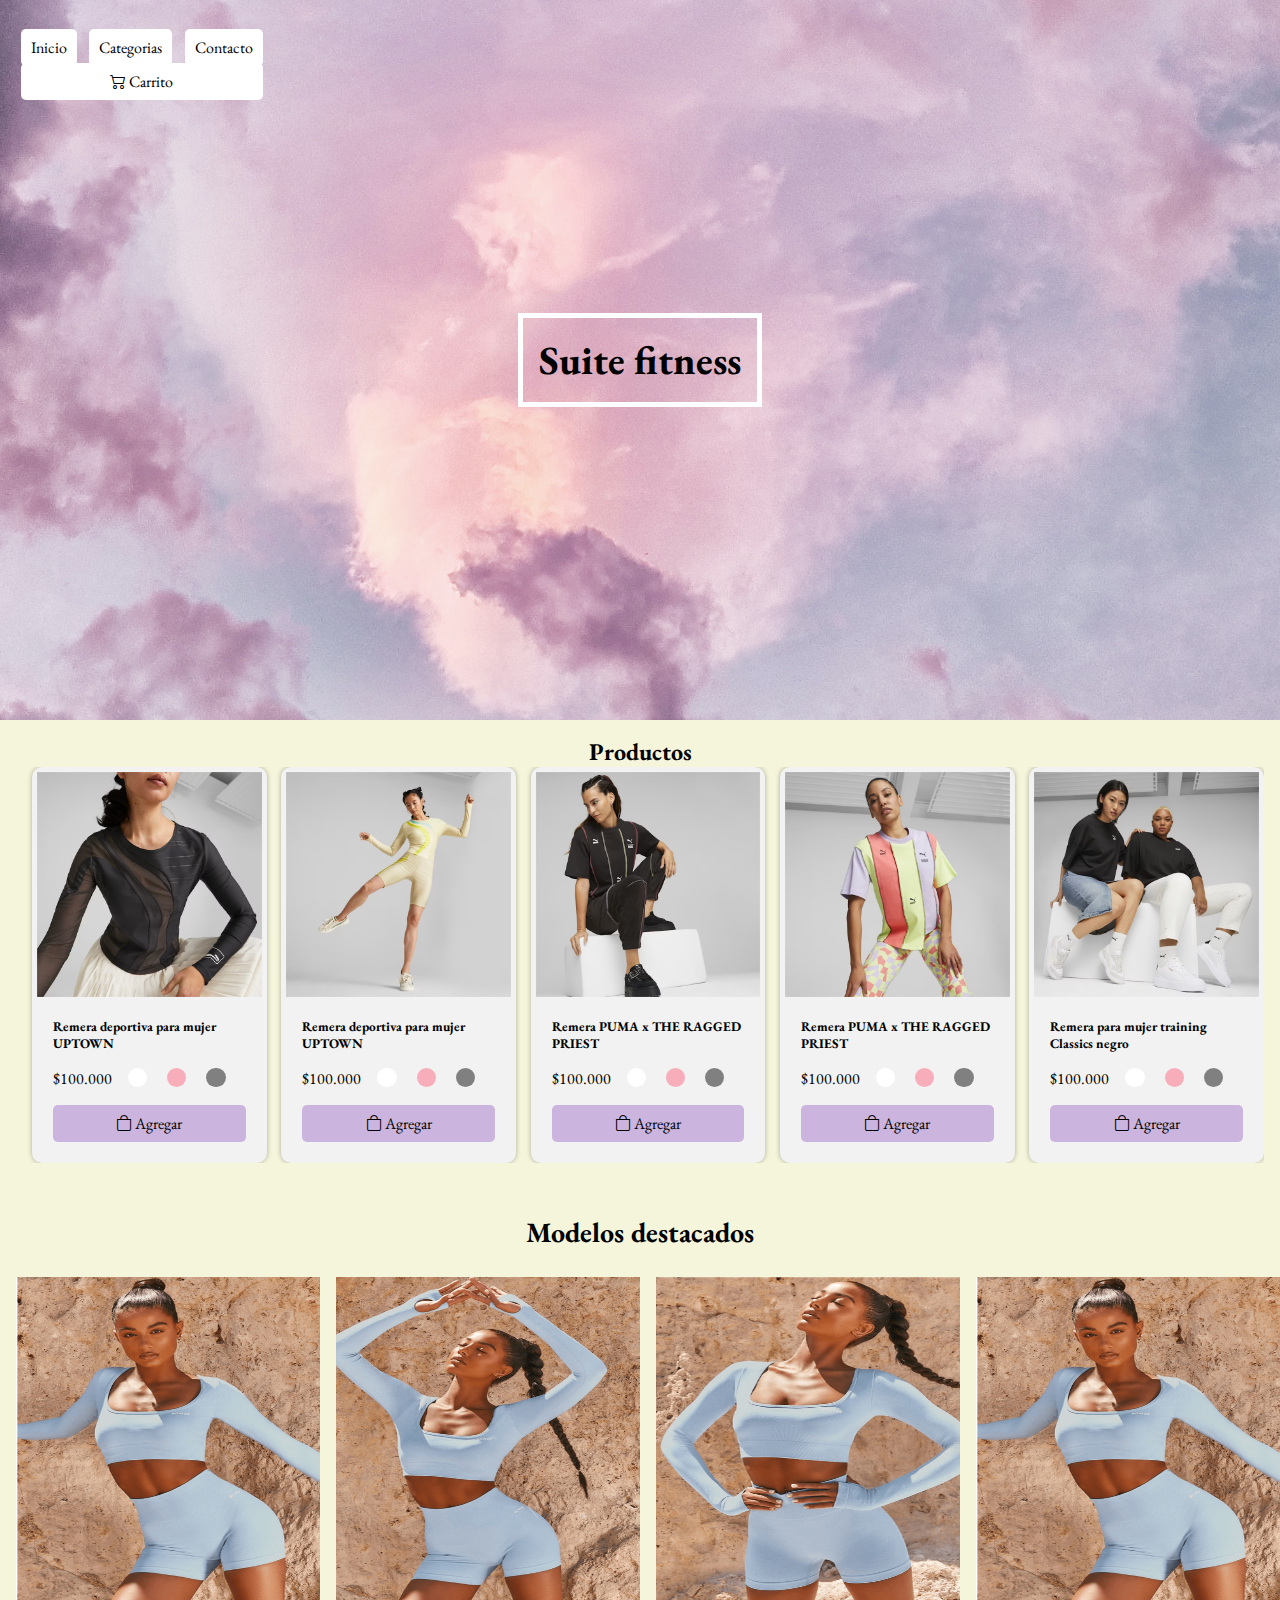
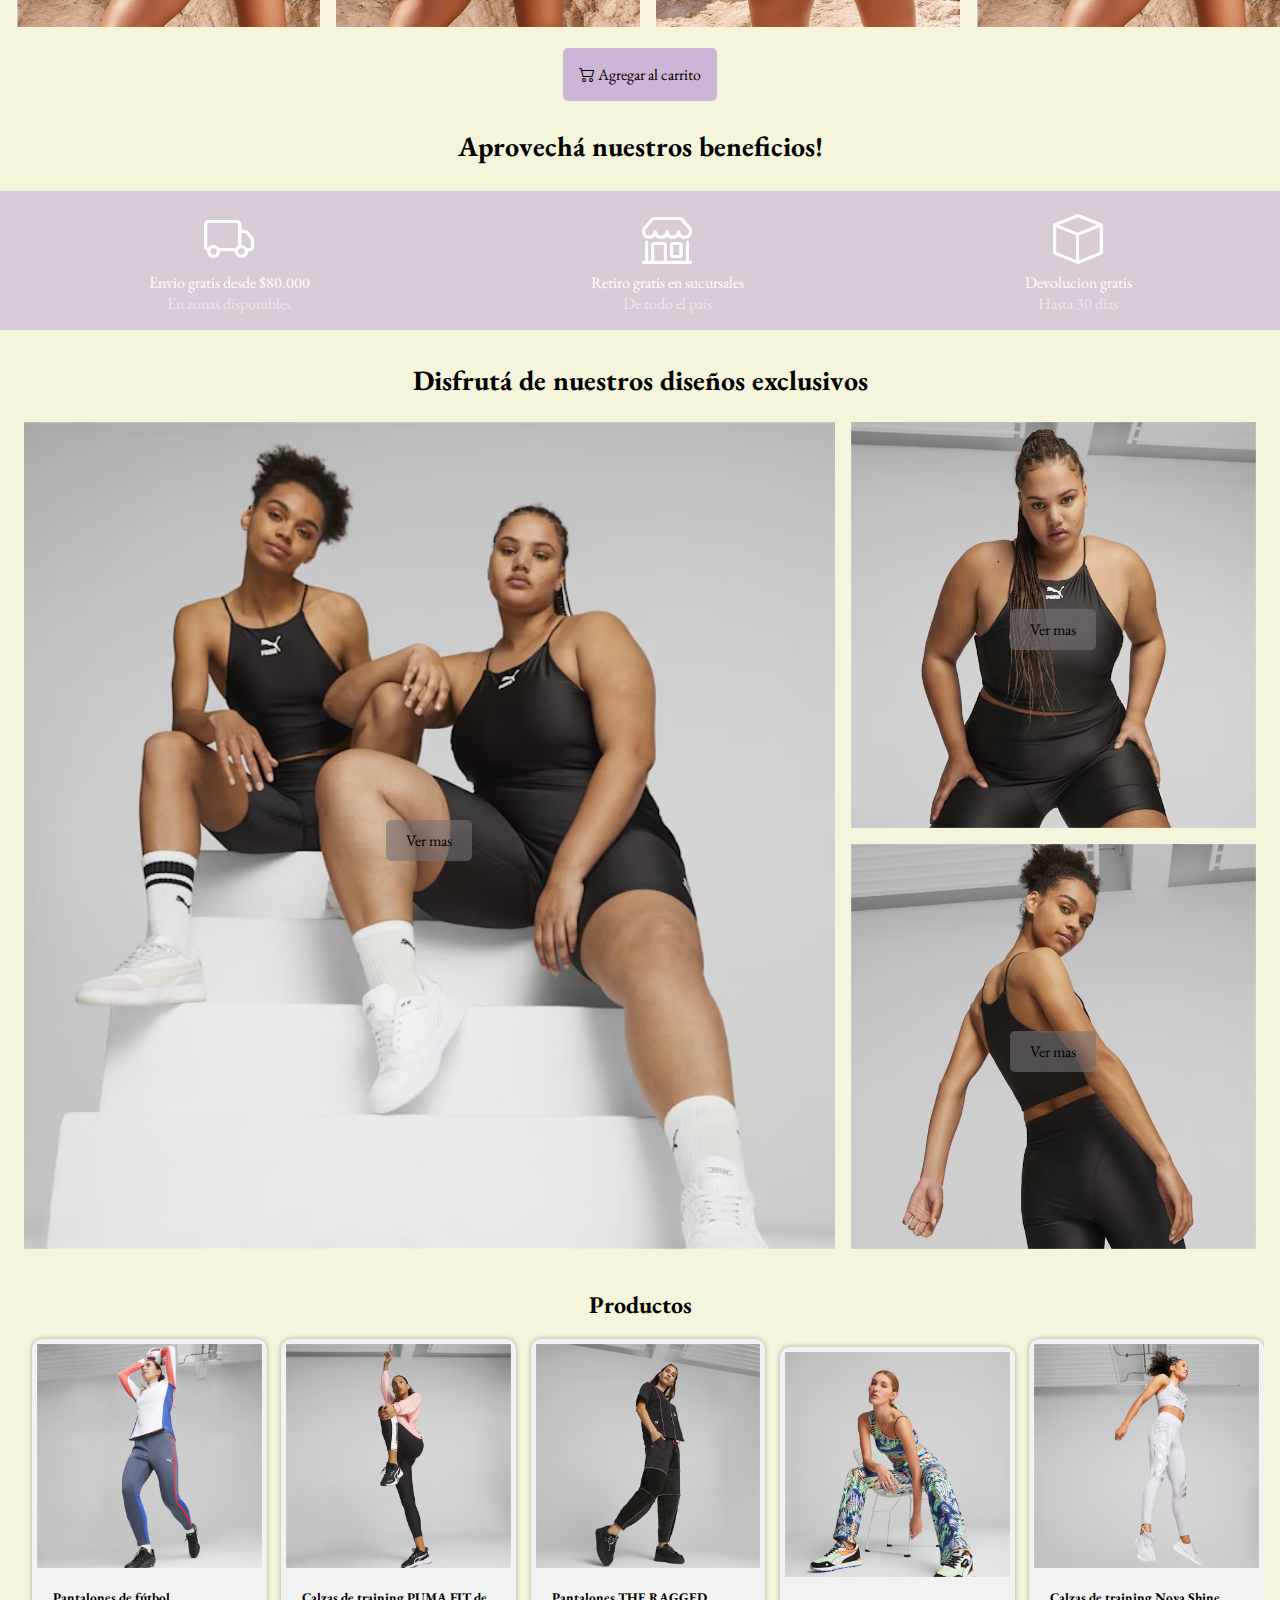
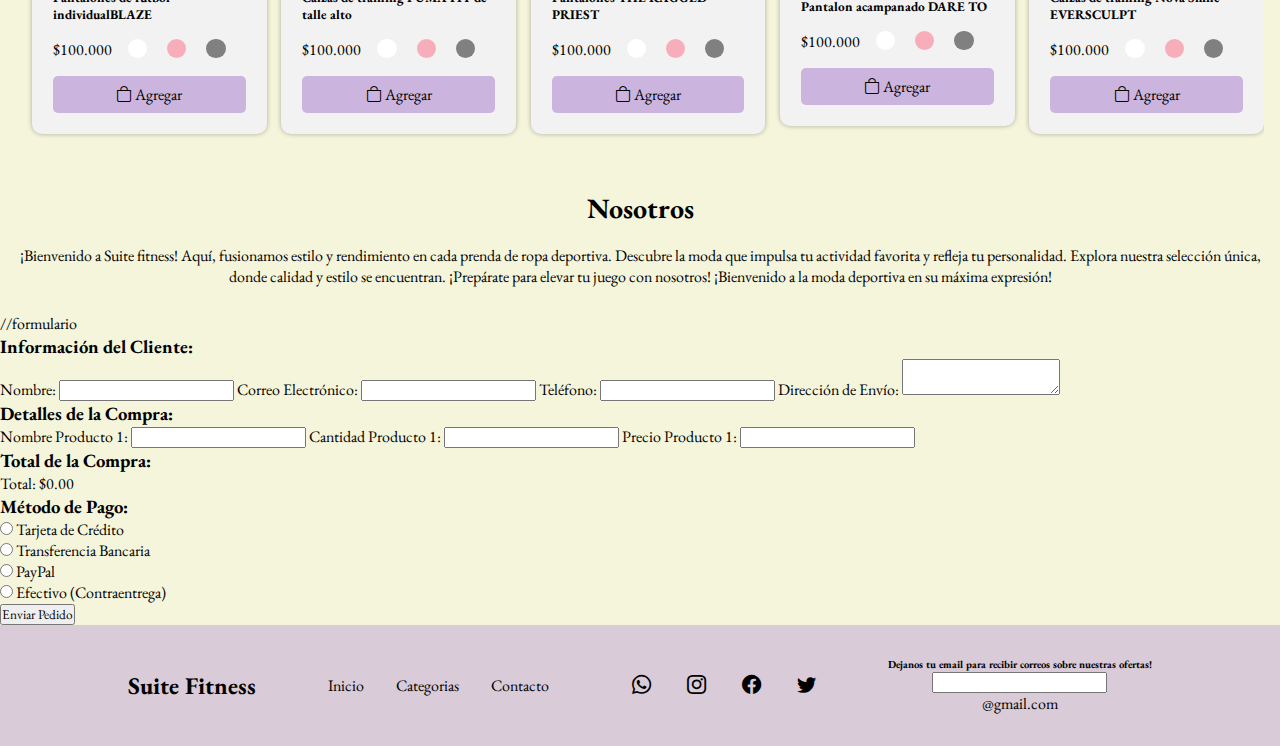
==== commit c4cf1edb: "mensaje a wsp" ====
--- a/index.html
+++ b/index.html
@@ -444,6 +444,49 @@
             <p>¡Bienvenido a Suite fitness! Aquí, fusionamos estilo y rendimiento en cada prenda de ropa deportiva. Descubre la moda que impulsa tu actividad favorita y refleja tu personalidad. Explora nuestra selección única, donde calidad y estilo se encuentran. ¡Prepárate para elevar tu juego con nosotros! ¡Bienvenido a la moda deportiva en su máxima expresión!</p>
         </div>
         
+
+        //formulario
+        <form id="formularioCompra" onsubmit="return validarFormulario()">
+  
+            <h3>Información del Cliente:</h3>
+            
+            <label for="nombre">Nombre:</label>
+            <input type="text" id="nombre" name="nombre" required>
+            
+            <label for="correo">Correo Electrónico:</label>
+            <input type="email" id="correo" name="correo" required>
+            
+            <label for="telefono">Teléfono:</label>
+            <input type="tel" id="telefono" name="telefono" required>
+            
+            <label for="direccion">Dirección de Envío:</label>
+            <textarea id="direccion" name="direccion" required></textarea>
+            
+            <h3>Detalles de la Compra:</h3>
+            
+            <label for="producto1_nombre">Nombre Producto 1:</label>
+            <input type="text" id="producto1_nombre" name="producto1_nombre" required>
+            
+            <label for="producto1_cantidad">Cantidad Producto 1:</label>
+            <input type="number" id="producto1_cantidad" name="producto1_cantidad" min="1" required>
+            
+            <label for="producto1_precio">Precio Producto 1:</label>
+            <input type="number" id="producto1_precio" name="producto1_precio" min="0" step="0.01" required>
+            
+            <!-- Repetir para más productos -->
+            
+            <h3>Total de la Compra:</h3>
+            
+            <p id="totalCompra">Total: $0.00</p>
+            
+            <h3>Método de Pago:</h3>
+            
+            <label><input type="radio" name="metodo_pago" value="tarjeta"> Tarjeta de Crédito</label><br>
+            <label><input type="radio" name="metodo_pago" value="transferencia"> Transferencia Bancaria</label><br>
+            <label><input type="radio" name="metodo_pago" value="paypal"> PayPal</label><br>
+            <label><input type="radio" name="metodo_pago" value="efectivo"> Efectivo (Contraentrega)</label><br>
+            
+            <button type="submit">Enviar Pedido</button>
     </main>
 
     <footer class="footer" id="footer">
@@ -480,5 +523,6 @@
     </footer>
     <script src="https://cdn.jsdelivr.net/npm/bootstrap@5.3.2/dist/js/bootstrap.bundle.min.js" integrity="sha384-C6RzsynM9kWDrMNeT87bh95OGNyZPhcTNXj1NW7RuBCsyN/o0jlpcV8Qyq46cDfL" crossorigin="anonymous"></script>
     <script src="script.js"></script>
+
 </body>
 </html>